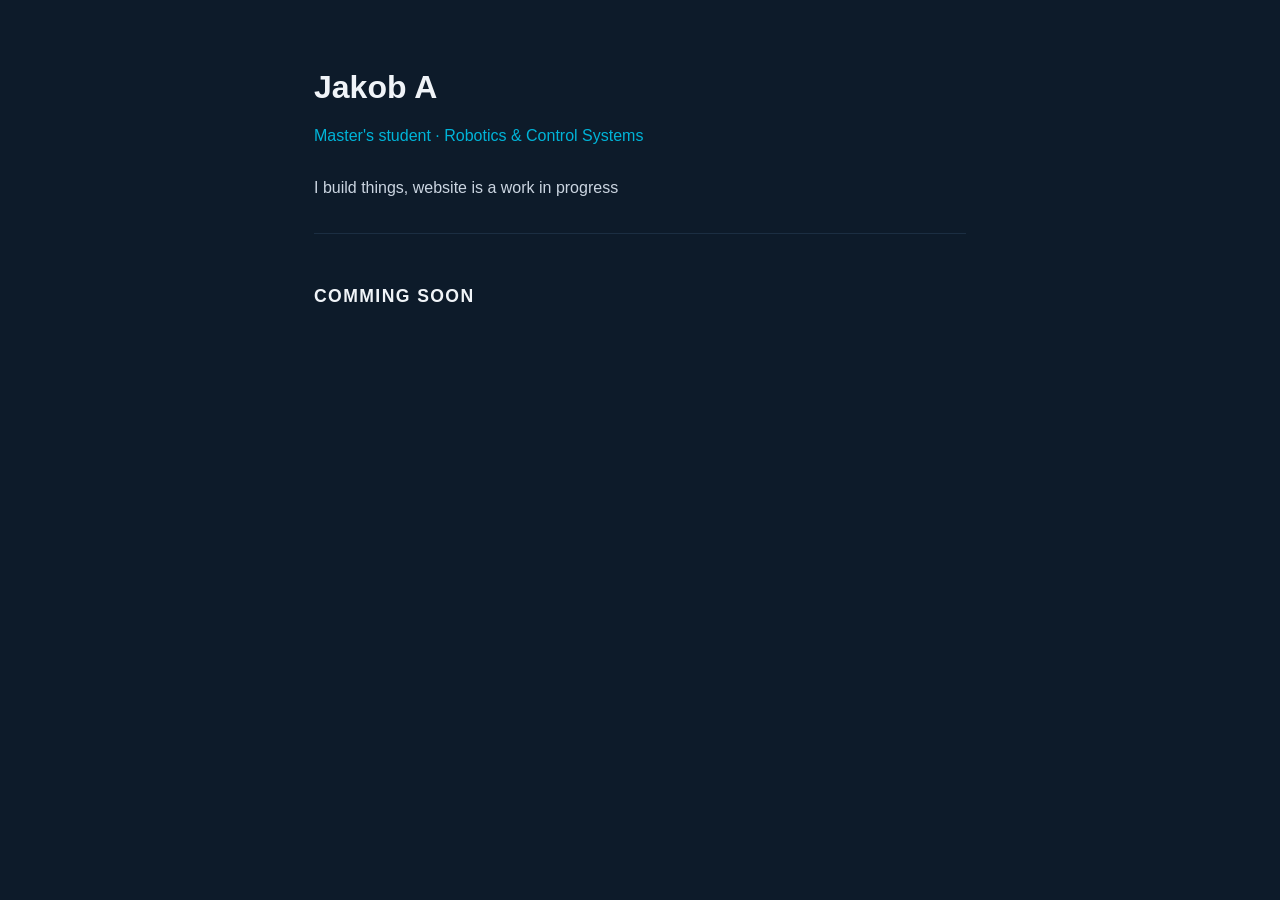
==== index.html @ 9c1d1a52 "made smaller" ====
<!DOCTYPE html>
<html lang="en">
<head>
    <meta charset="UTF-8">
    <meta name="viewport" content="width=device-width, initial-scale=1.0">
    <title>Jakob Amtedal</title>
    <style>
        * {
            box-sizing: border-box;
            margin: 0;
            padding: 0;
        }

        body {
            background-color: #0D1B2A;
            color: #CBD5E1;
            font-family: Calibri, sans-serif;
            max-width: 700px;
            margin: 60px auto;
            padding: 0 24px;
            line-height: 1.7;
        }

        h1 {
            color: #F0F4F8;
            font-size: 2rem;
            margin-bottom: 8px;
        }

        h2 {
            color: #F0F4F8;
            font-size: 1.1rem;
            margin: 48px 0 16px;
            text-transform: uppercase;
            letter-spacing: 0.08em;
        }

        .subtitle {
            color: #00B4D8;
            margin-bottom: 24px;
            font-size: 1rem;
        }

        .divider {
            border: none;
            border-top: 1px solid #1B2E42;
            margin: 32px 0;
        }

        .project {
            margin-bottom: 24px;
        }

        .project h3 {
            color: #F0F4F8;
            font-size: 1rem;
            margin-bottom: 4px;
        }

        .project p {
            font-size: 0.95rem;
            color: #8BA3B8;
        }

        footer {
            margin-top: 64px;
            font-size: 0.85rem;
            color: #8BA3B8;
        }
    </style>
</head>
<body>

    <h1>Jakob A</h1>
    <p class="subtitle">Master's student · Robotics & Control Systems</p>
    <p>I build things, website is a work in progress</p>

    <hr class="divider">

    <h2>Comming Soon</h2>

</body>
</html>
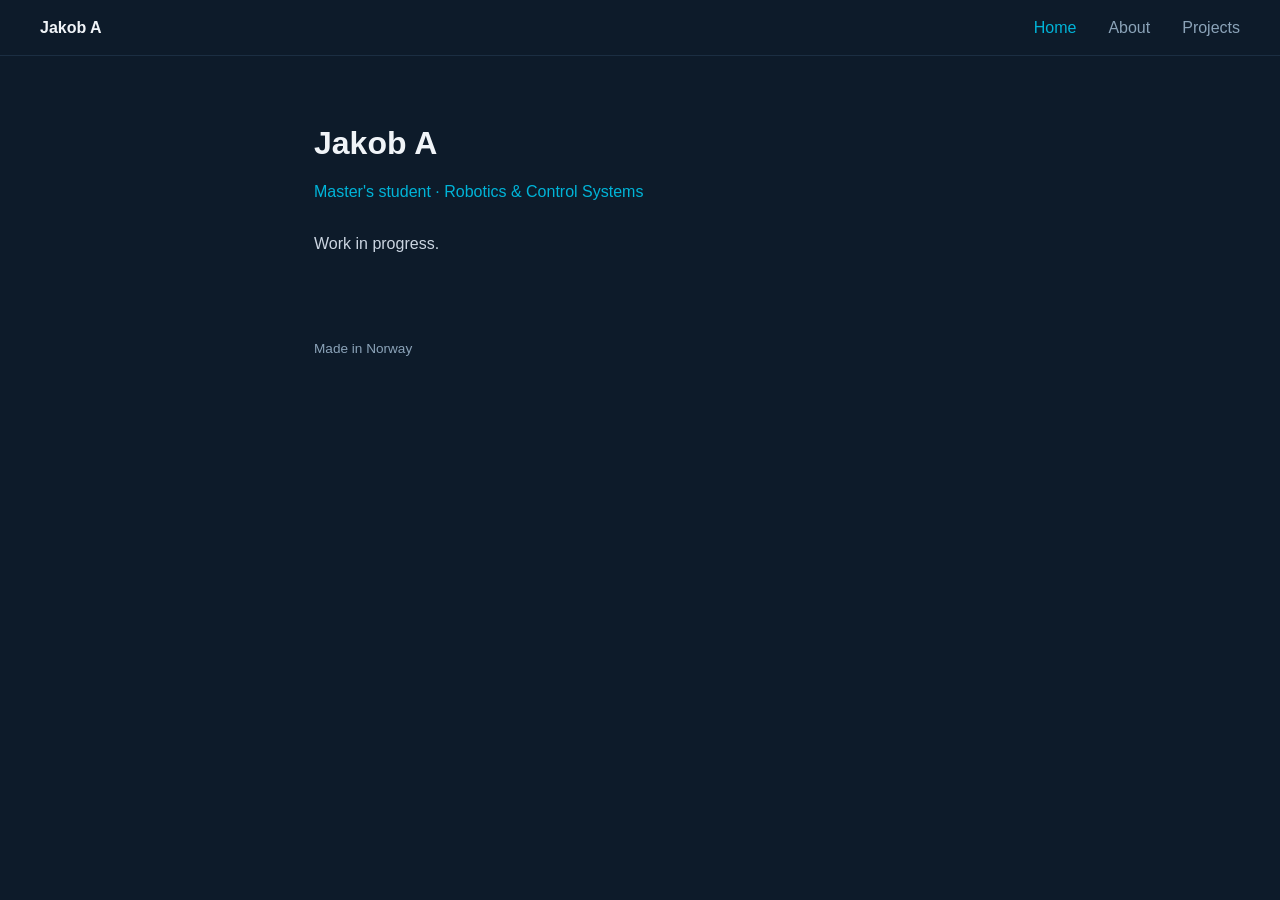
==== commit 8846f62e: "Update index and add about pages" ====
--- a/index.html
+++ b/index.html
@@ -5,20 +5,32 @@
     <meta name="viewport" content="width=device-width, initial-scale=1.0">
     <title>Jakob Amtedal</title>
     <style>
-        * {
-            box-sizing: border-box;
-            margin: 0;
-            padding: 0;
-        }
+        * { box-sizing: border-box; margin: 0; padding: 0; }
 
         body {
             background-color: #0D1B2A;
             color: #CBD5E1;
             font-family: Calibri, sans-serif;
+            line-height: 1.7;
+        }
+
+        a {
+            color: #8BA3B8;
+            text-decoration: none;
+        }
+
+        a:hover, a.active { color: #00B4D8; }
+
+        .nav-table {
+            border-bottom: 1px solid #1B2E42;
+            padding: 0 40px;
+            height: 56px;
+        }
+
+        .content {
             max-width: 700px;
             margin: 60px auto;
             padding: 0 24px;
-            line-height: 1.7;
         }
 
         h1 {
@@ -27,43 +39,13 @@
             margin-bottom: 8px;
         }
 
-        h2 {
-            color: #F0F4F8;
-            font-size: 1.1rem;
-            margin: 48px 0 16px;
-            text-transform: uppercase;
-            letter-spacing: 0.08em;
-        }
-
         .subtitle {
             color: #00B4D8;
             margin-bottom: 24px;
-            font-size: 1rem;
-        }
-
-        .divider {
-            border: none;
-            border-top: 1px solid #1B2E42;
-            margin: 32px 0;
-        }
-
-        .project {
-            margin-bottom: 24px;
-        }
-
-        .project h3 {
-            color: #F0F4F8;
-            font-size: 1rem;
-            margin-bottom: 4px;
-        }
-
-        .project p {
-            font-size: 0.95rem;
-            color: #8BA3B8;
         }
 
         footer {
-            margin-top: 64px;
+            margin-top: 80px;
             font-size: 0.85rem;
             color: #8BA3B8;
         }
@@ -71,13 +53,28 @@
 </head>
 <body>
 
-    <h1>Jakob A</h1>
-    <p class="subtitle">Master's student · Robotics & Control Systems</p>
-    <p>I build things, website is a work in progress</p>
+    <table class="nav-table" width="100%" border="0" cellpadding="0" cellspacing="0">
+        <tr>
+            <td width="200"><a href="index.html" style="color:#F0F4F8; font-weight:bold;">Jakob A</a></td>
+            <td align="right">
+                <table border="0" cellpadding="0" cellspacing="0">
+                    <tr>
+                        <td style="padding-left:32px;"><a href="index.html" class="active">Home</a></td>
+                        <td style="padding-left:32px;"><a href="about.html">About</a></td>
+                        <td style="padding-left:32px;"><a href="projects.html">Projects</a></td>
+                    </tr>
+                </table>
+            </td>
+        </tr>
+    </table>
 
-    <hr class="divider">
+    <div class="content">
+        <h1>Jakob A</h1>
+        <p class="subtitle">Master's student · Robotics & Control Systems</p>
+        <p>Work in progress.</p>
 
-    <h2>Comming Soon</h2>
+        <footer>Made in Norway</footer>
+    </div>
 
 </body>
 </html>
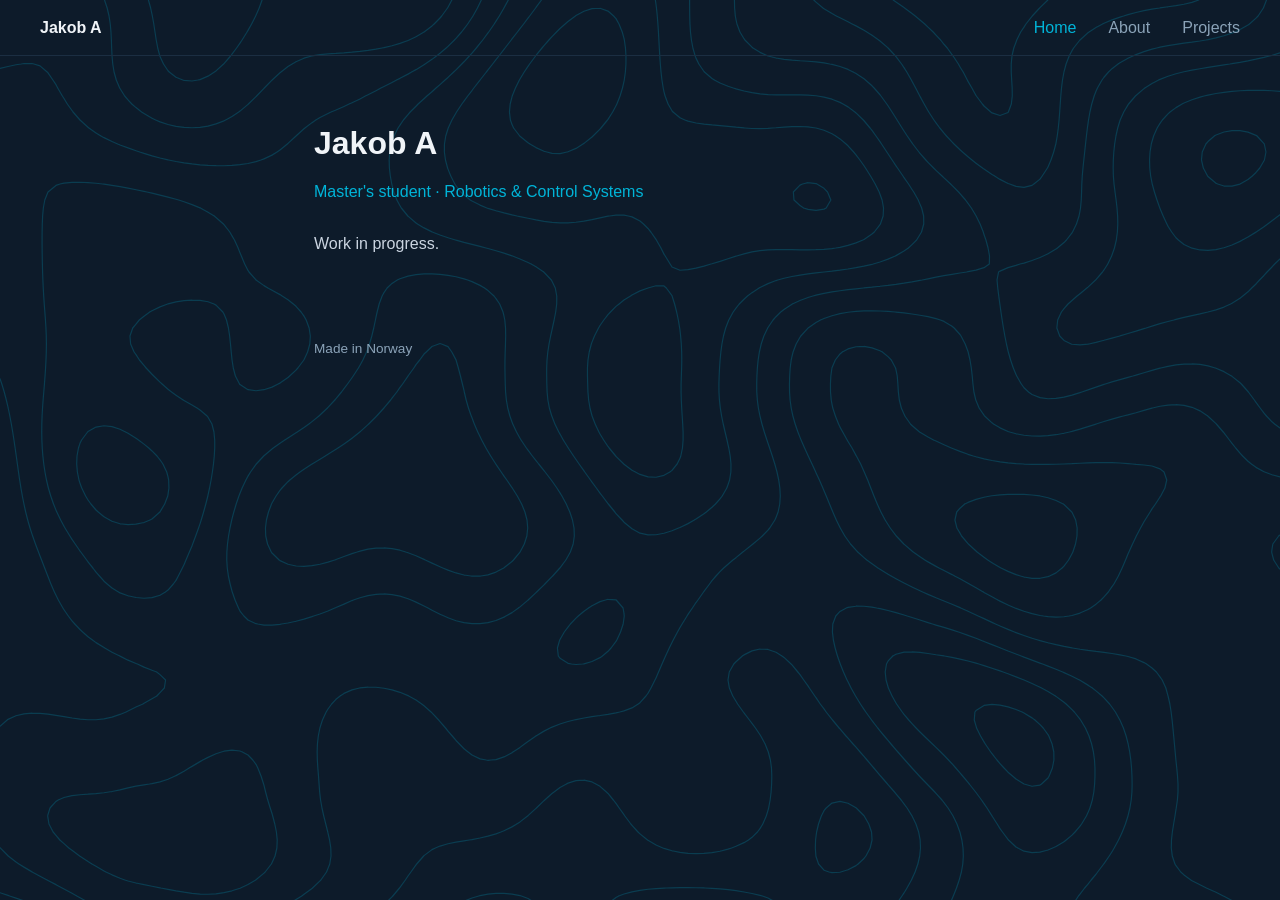
==== commit 1485b02d: "added a topographic contour map to index page" ====
--- a/index.html
+++ b/index.html
@@ -3,56 +3,11 @@
 <head>
     <meta charset="UTF-8">
     <meta name="viewport" content="width=device-width, initial-scale=1.0">
-    <title>Jakob Amtedal</title>
-    <style>
-        * { box-sizing: border-box; margin: 0; padding: 0; }
-
-        body {
-            background-color: #0D1B2A;
-            color: #CBD5E1;
-            font-family: Calibri, sans-serif;
-            line-height: 1.7;
-        }
-
-        a {
-            color: #8BA3B8;
-            text-decoration: none;
-        }
-
-        a:hover, a.active { color: #00B4D8; }
-
-        .nav-table {
-            border-bottom: 1px solid #1B2E42;
-            padding: 0 40px;
-            height: 56px;
-        }
-
-        .content {
-            max-width: 700px;
-            margin: 60px auto;
-            padding: 0 24px;
-        }
-
-        h1 {
-            color: #F0F4F8;
-            font-size: 2rem;
-            margin-bottom: 8px;
-        }
-
-        .subtitle {
-            color: #00B4D8;
-            margin-bottom: 24px;
-        }
-
-        footer {
-            margin-top: 80px;
-            font-size: 0.85rem;
-            color: #8BA3B8;
-        }
-    </style>
+    <title>Jakob A</title>
+    <link rel="stylesheet" href="style.css">
 </head>
 <body>
-
+    <canvas id="flowfield" aria-hidden="true"></canvas>
     <table class="nav-table" width="100%" border="0" cellpadding="0" cellspacing="0">
         <tr>
             <td width="200"><a href="index.html" style="color:#F0F4F8; font-weight:bold;">Jakob A</a></td>
@@ -67,14 +22,17 @@
             </td>
         </tr>
     </table>
-
+ 
     <div class="content">
         <h1>Jakob A</h1>
         <p class="subtitle">Master's student · Robotics & Control Systems</p>
         <p>Work in progress.</p>
 
+        
+ 
         <footer>Made in Norway</footer>
     </div>
-
+    
+    <script src="flowfield.js" defer></script>
 </body>
 </html>
--- a/style.css
+++ b/style.css
@@ -0,0 +1,291 @@
+* { box-sizing: border-box; margin: 0; padding: 0; }
+
+body {
+    background-color: #0D1B2A;
+    color: #CBD5E1;
+    font-family: Calibri, sans-serif;
+    line-height: 1.7;
+}
+
+a {
+    color: #8BA3B8;
+    text-decoration: none;
+}
+
+a:hover, a.active { color: #00B4D8; }
+
+.nav-table {
+    border-bottom: 1px solid #1B2E42;
+    padding: 0 40px;
+    height: 56px;
+}
+
+.content {
+    max-width: 700px;
+    margin: 60px auto;
+    padding: 0 24px;
+}
+
+h1 {
+    color: #F0F4F8;
+    font-size: 2rem;
+    margin-bottom: 8px;
+}
+
+h2 {
+    color: #F0F4F8;
+    font-size: 2rem;
+    margin-bottom: 8px;
+}
+
+.subtitle {
+    color: #00B4D8;
+    margin-bottom: 24px;
+}
+
+.divider {
+    border: none;
+    border-top: 1px solid #1B2E42;
+    margin: 36px 0;
+}
+
+p { margin-bottom: 16px; }
+
+footer {
+    margin-top: 80px;
+    font-size: 0.85rem;
+    color: #8BA3B8;
+}
+
+/* ===================================================
+   Projects grid (projects.html hub page)
+   =================================================== */
+
+.project-grid {
+    max-width: 960px;
+    margin: 0 auto;
+    padding: 0 24px;
+    display: grid;
+    grid-template-columns: repeat(2, 1fr);
+    gap: 24px;
+}
+
+.project-card {
+    display: block;
+    background-color: #142236;
+    border: 1px solid #1B2E42;
+    border-radius: 6px;
+    overflow: hidden;
+    color: #CBD5E1;
+    transition: border-color 0.15s ease, transform 0.15s ease;
+}
+
+.project-card:hover {
+    border-color: #00B4D8;
+    transform: translateY(-2px);
+}
+
+.project-card .project-card-img {
+    width: 100%;
+    aspect-ratio: 16 / 10;
+    object-fit: cover;
+    display: block;
+    background-color: #0D1B2A;
+}
+
+.project-card .project-card-body {
+    padding: 16px 18px 20px;
+}
+
+.project-card h3 {
+    color: #F0F4F8;
+    font-size: 1.05rem;
+    margin-bottom: 6px;
+}
+
+.project-card p {
+    font-size: 0.9rem;
+    color: #8BA3B8;
+    margin-bottom: 0;
+}
+
+.project-card-placeholder {
+    display: flex;
+    align-items: center;
+    justify-content: center;
+    aspect-ratio: 16 / 10;
+    background-color: #0D1B2A;
+    color: #3D5470;
+    font-size: 0.8rem;
+}
+
+@media (max-width: 640px) {
+    .project-grid { grid-template-columns: 1fr; }
+}
+
+/* ===================================================
+   Project detail page (projects/*.html)
+   =================================================== */
+
+.project-hero-img {
+    width: 100%;
+    max-height: 420px;
+    object-fit: cover;
+    border-radius: 6px;
+    margin-bottom: 32px;
+    display: block;
+}
+
+.back-link {
+    display: inline-block;
+    margin-bottom: 24px;
+    font-size: 0.9rem;
+}
+
+.back-link::before {
+    content: "\2190  ";
+}
+
+.tag-row {
+    display: flex;
+    flex-wrap: wrap;
+    gap: 8px;
+    margin-bottom: 28px;
+}
+
+.tag {
+    font-size: 0.78rem;
+    color: #00B4D8;
+    border: 1px solid #1B2E42;
+    border-radius: 999px;
+    padding: 4px 12px;
+}
+
+.project-links {
+    margin-top: 8px;
+}
+
+.project-links a {
+    display: inline-block;
+    margin-right: 20px;
+    text-decoration: underline;
+}
+
+.project-gallery,
+.image-gallery {
+    display: flex;
+    flex-wrap: wrap;
+    gap: 12px;
+    margin: 16px 0;
+}
+
+.project-gallery img,
+.image-gallery img {
+    flex: 1 1 220px;
+    max-width: 100%;
+    height: 220px;
+    max-height: 220px;
+    aspect-ratio: 4 / 3;
+    object-fit: cover;
+    border-radius: 6px;
+    border: 1px solid #1B2E42;
+}
+
+@media (max-width: 600px) {
+    .project-gallery, .image-gallery { flex-direction: column; }
+    .project-gallery img, .image-gallery img { height: auto; }
+}
+
+/* ===================================================
+   STL model viewer (stl-viewer.js)
+   =================================================== */
+
+.stl-viewer {
+    position: relative;
+    width: 100%;
+    aspect-ratio: 1 / 1;
+    background: #13233A;
+    border: 1px solid #1B2E42;
+    border-radius: 6px;
+    overflow: hidden;
+    margin: 16px 0;
+    cursor: grab;
+}
+
+.stl-viewer:active {
+    cursor: grabbing;
+}
+
+/* renderer.setSize(w, h, false) in stl-viewer.js stops Three.js writing
+   inline pixel styles on the canvas, so this rule stays in control of size. */
+.stl-viewer canvas {
+    display: block;
+    width: 100% !important;
+    height: 100% !important;
+}
+
+.stl-viewer-status {
+    position: absolute;
+    top: 50%;
+    left: 50%;
+    transform: translate(-50%, -50%);
+    color: #8BA3B8;
+    font-size: 0.85rem;
+    letter-spacing: 0.02em;
+    pointer-events: none;
+}
+
+.stl-viewer-hint {
+    font-size: 0.75rem;
+    color: #8BA3B8;
+    margin-top: -8px;
+    margin-bottom: 16px;
+}
+
+/* global `a { text-decoration: none }` needs an explicit override here */
+.stl-viewer-hint a {
+    text-decoration: underline;
+}
+
+.stl-viewer-caption {
+    font-size: 0.82rem;
+    color: #8BA3B8;
+    text-align: center;
+    margin-top: -8px;
+    margin-bottom: 28px;
+}
+
+.project-gallery img {
+    cursor: zoom-in;
+}
+
+.lightbox {
+    display: none;
+    position: fixed;
+    inset: 0;
+    background: rgba(13, 27, 42, 0.95);
+    z-index: 1000;
+    align-items: center;
+    justify-content: center;
+    padding: 24px;
+    cursor: zoom-out;
+}
+
+.lightbox.open {
+    display: flex;
+}
+
+.lightbox img {
+    max-width: 100%;
+    max-height: 100%;
+    object-fit: contain;
+}
+
+#flowfield {
+    position: fixed;
+    inset: 0;
+    width: 100%;
+    height: 100%;
+    z-index: -1;
+    pointer-events: none;
+}
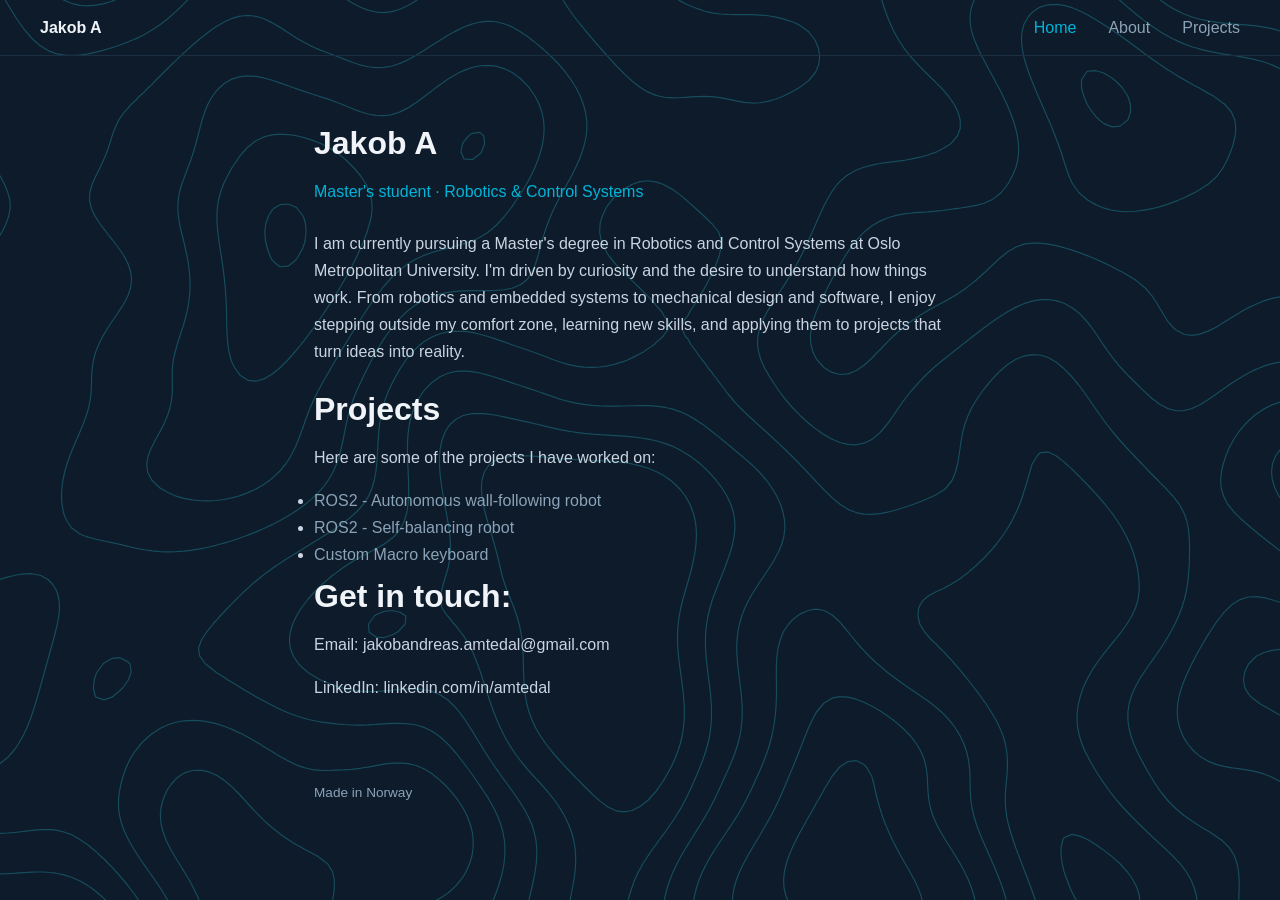
==== commit 76407975: "added more to index" ====
--- a/index.html
+++ b/index.html
@@ -26,10 +26,21 @@
     <div class="content">
         <h1>Jakob A</h1>
         <p class="subtitle">Master's student · Robotics & Control Systems</p>
-        <p>Work in progress.</p>
+        <p>I am currently pursuing a Master's degree in Robotics and Control Systems at Oslo Metropolitan University. I'm driven by curiosity and the desire to understand how things work. From robotics and embedded systems to mechanical design and software, I enjoy stepping outside my comfort zone, learning new skills, and applying them to projects that turn ideas into reality.
+        </p>
 
+        <h1>Projects</h1>
+        <p>Here are some of the projects I have worked on:</p>
+        <ul>
+            <li><a href="projects/wallfollowing_robot.html">ROS2 - Autonomous wall-following robot</a></li>
+            <li><a href="projects/ros2 self_balancing_robot.html">ROS2 - Self-balancing robot</a></li>
+            <li><a href="projects/dumbpad.html">Custom Macro keyboard</a></li>
+        </ul>
+
+        <h1>Get in touch:</h1>
+        <p>Email: jakobandreas.amtedal@gmail.com</p>
+        <p>LinkedIn: linkedin.com/in/amtedal</p>
         
- 
         <footer>Made in Norway</footer>
     </div>
     
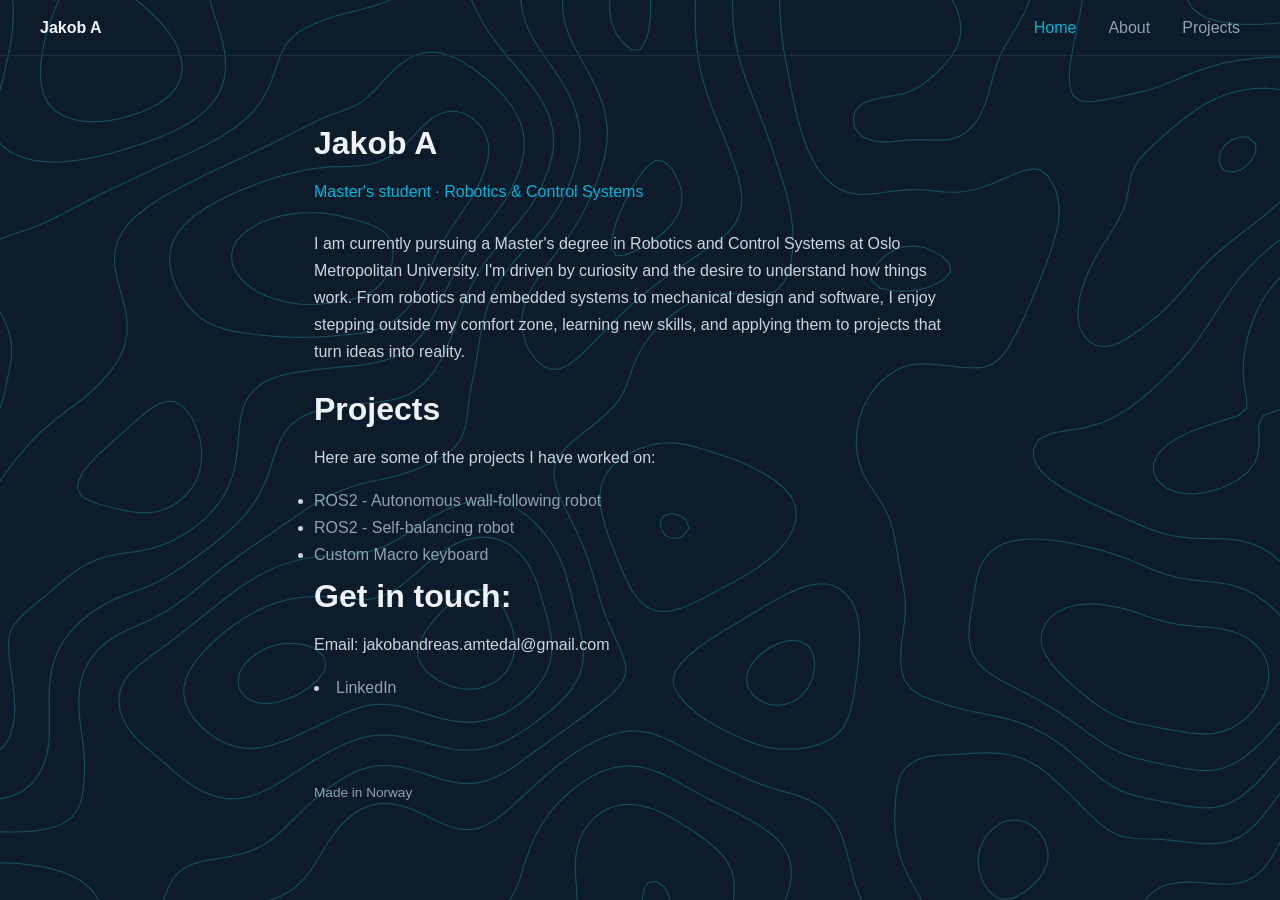
==== commit 4d550172: "link fixes and hero-image to ironman helmet" ====
--- a/index.html
+++ b/index.html
@@ -39,7 +39,7 @@
 
         <h1>Get in touch:</h1>
         <p>Email: jakobandreas.amtedal@gmail.com</p>
-        <p>LinkedIn: linkedin.com/in/amtedal</p>
+        <li><a href="https://www.linkedin.com/in/amtedal/" target="_blank">LinkedIn</a></li>
         
         <footer>Made in Norway</footer>
     </div>
